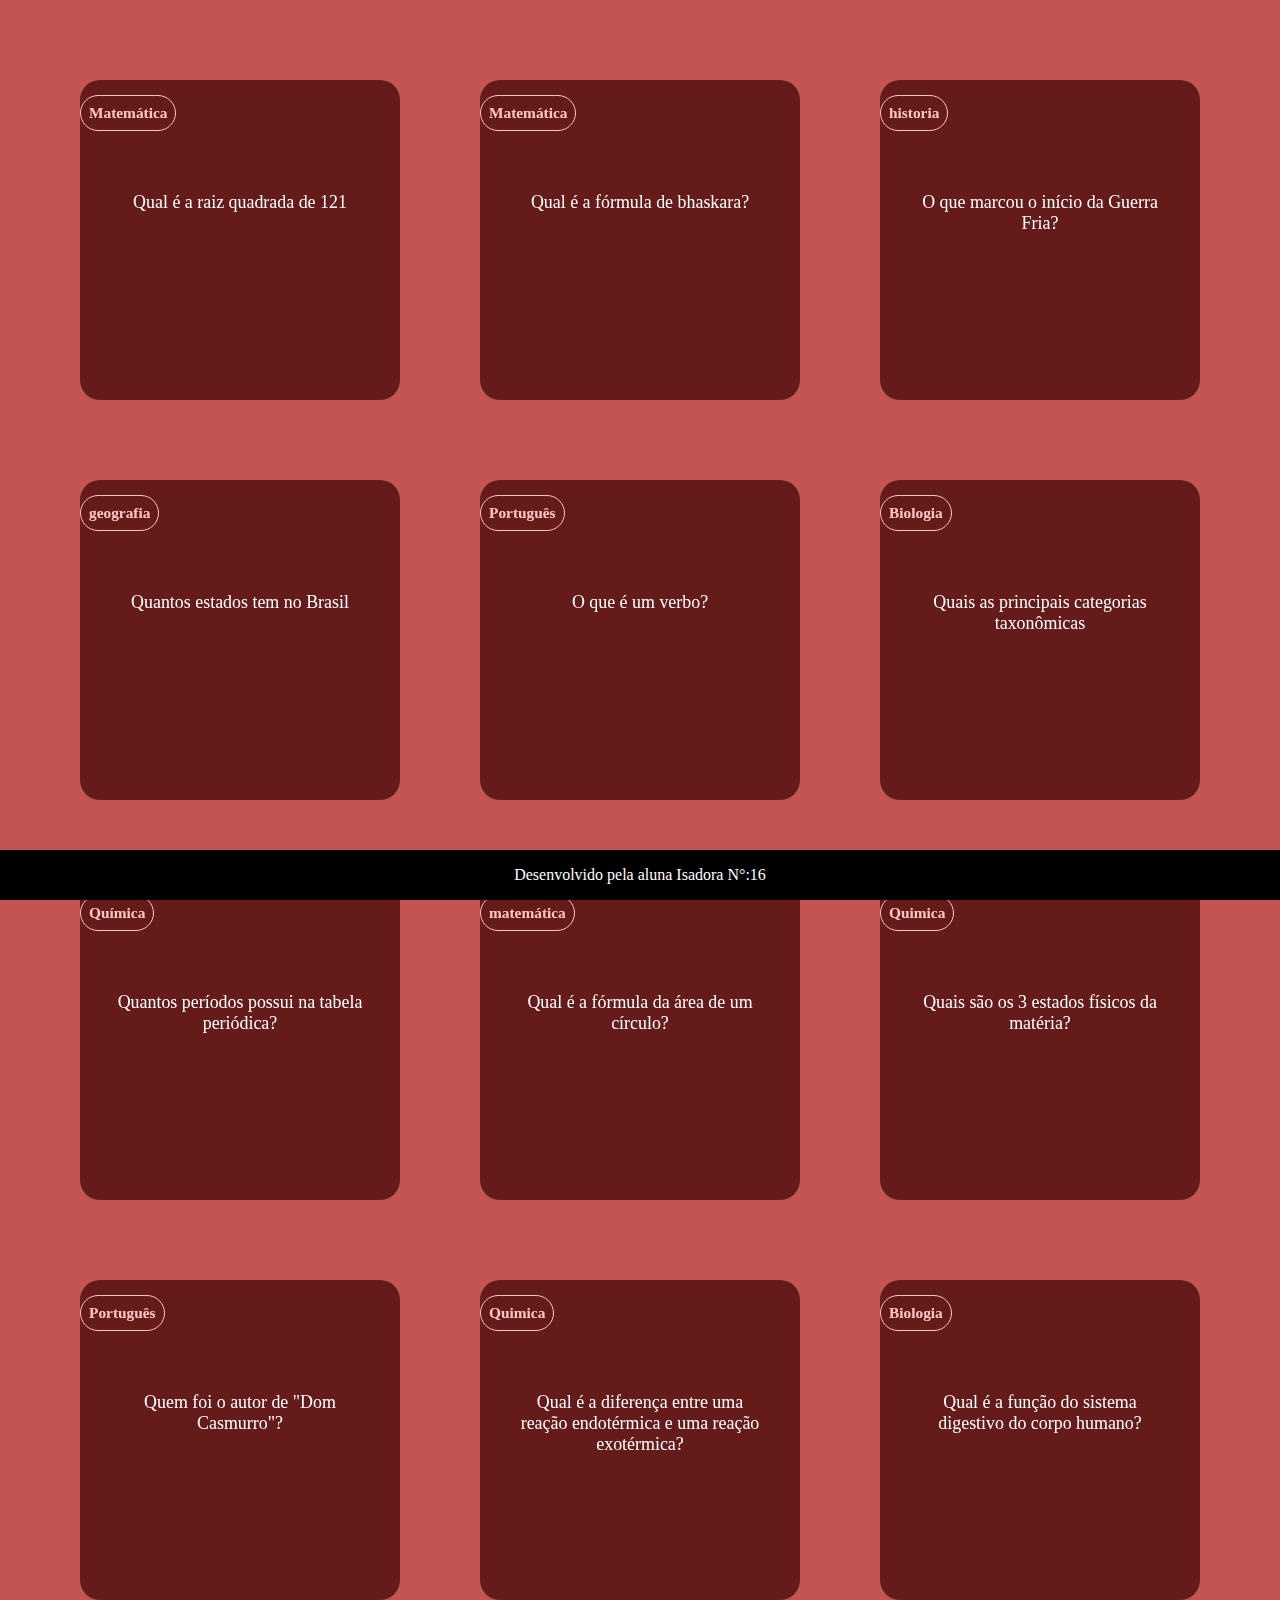
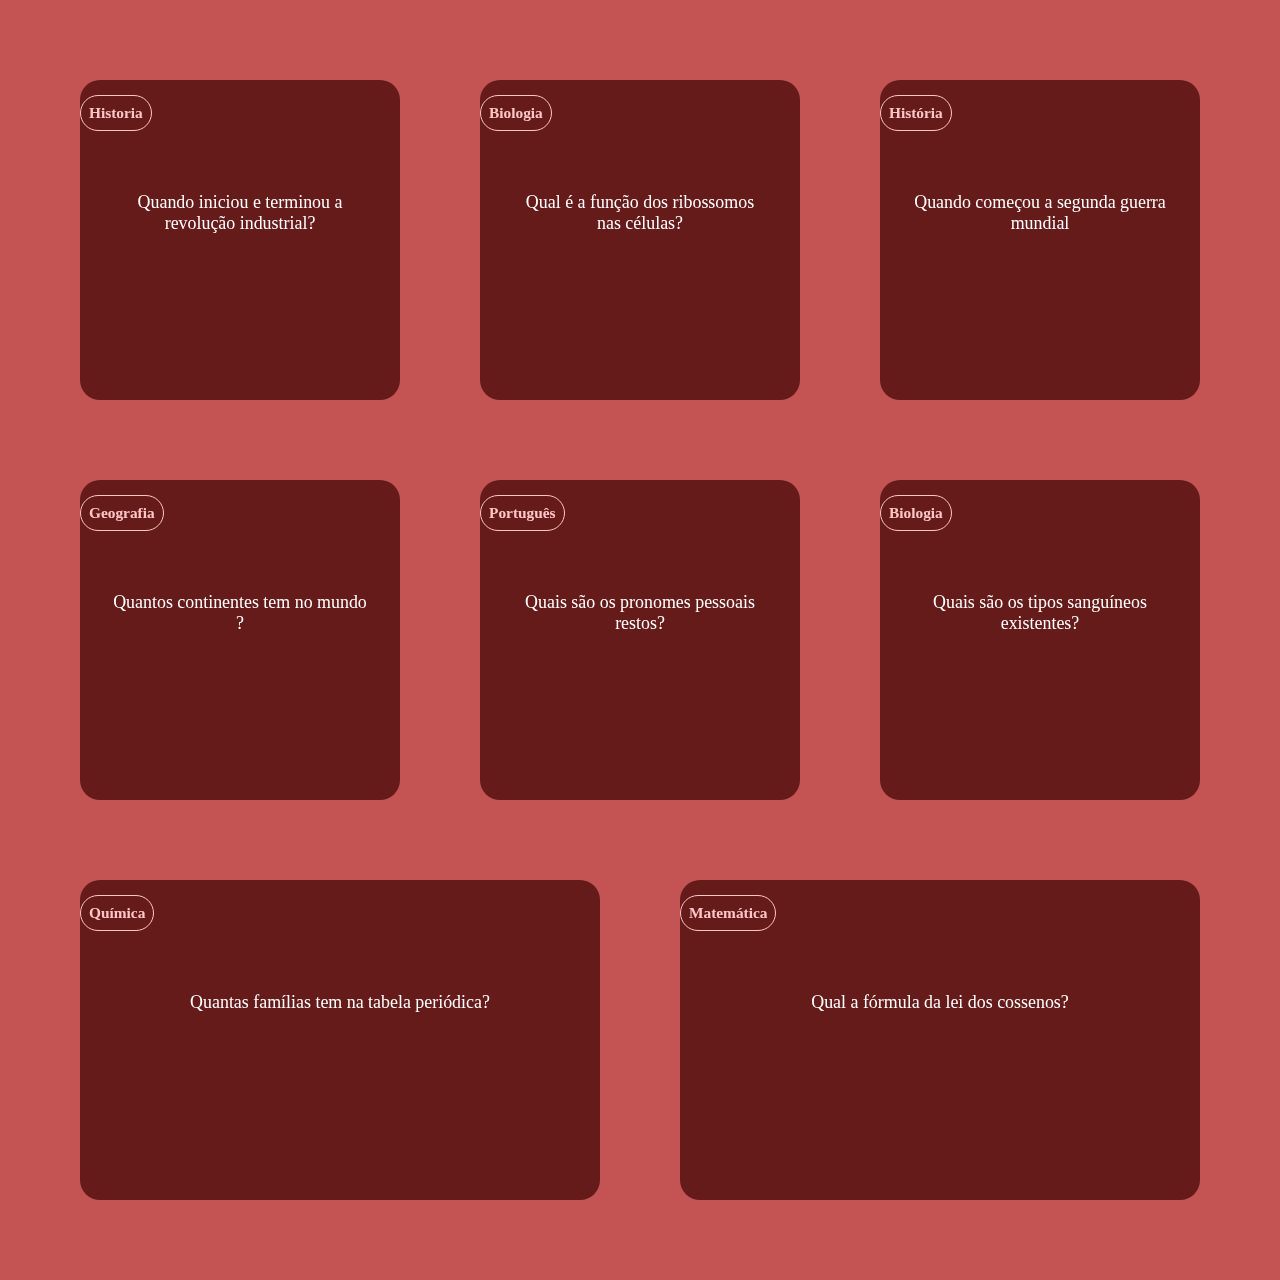
==== pagina2.html @ 9698c804 "grasedrgas" ====
<!DOCTYPE html>
<html lang="en">
<head>
    <meta charset="UTF-8">
    <meta name="viewport" content="width=device-width, initial-scale=1.0">
    <title>07/10, perguntas</title>
    <link rel="stylesheet" href="style.css">
</head>
<body>

    <section id="container">

    </section>
    <footer>
        <p>Desenvolvido pela aluna Isadora N°:16</p>
    </footer> 
    <script src="main.js"></script>
    <script src="perguntas.js"></script>
   
</body>
</html>
---- style.css ----
:root{
    --fundo:#c45454;
    --cor-frente:#661b1b;
    --cor-verso:#944646;
    --destaque:#ffc6c6;
    --preto:#000000;
    --branco:#ffffff;	
}
body{
    background-color: var(--fundo);
    margin: 0%;
}
 header{
    background-color: var(--preto);
    display: flex;
    justify-content: space-around;
    padding: 2rem;
}
header a{
    color: var(--branco);
}
    
footer{
    position: fixed;
    bottom: 0;
    background-color: var(--preto);
    color: var(--branco);
    width: 100%;
    text-align: center;
    margin: 0%;
}

#container{
    padding: 4rem;
    display: flex;
    gap: 3rem;
    flex-wrap: wrap;
}
.cartao{
    flex-grow: 1;
    flex-basis: calc(33% - 6rem);
    height: 20rem;
    margin: 1rem
}
.conteudo-cartao{
    background-color: var(--cor-frente);
    height: 100%;
    color: #ffffff;
    text-align: center;
    border-radius:20px;
    transform-style: preserve-3d;
    transition: transform 300ms ease-in-out;
}
.conteudo-cartao h3{
    border: 1px solid var(--destaque);
    border-radius: 6rem;
    color: var(--destaque);
    padding: 0.5rem;
    position: absolute;
    text-align: left;
    font-size: 1.2vw;
    backface-visibility: hidden;
}
.conteudo-cartao p{
    margin-top: 5rem;
    padding: 2rem;
    font-size: 1.4vw;
    
}
.pergunta-cartao{
    font-weight: 500;
}
.resposta-cartao{
    font-weight: 700;
    color: var(--destaque);
    background-color: var(--cor-verso);
    border: 3px solid var(--destaque);
    transform: rotateY(180deg);
    border-radius: 20px;
}
.cartao.active .conteudo-cartao{
    transform: rotateY(180deg);
}
.pergunta-cartao, .resposta-cartao{
    backface-visibility: hidden;
    position: absolute;
    height: 100%;
    width: 100%;
}
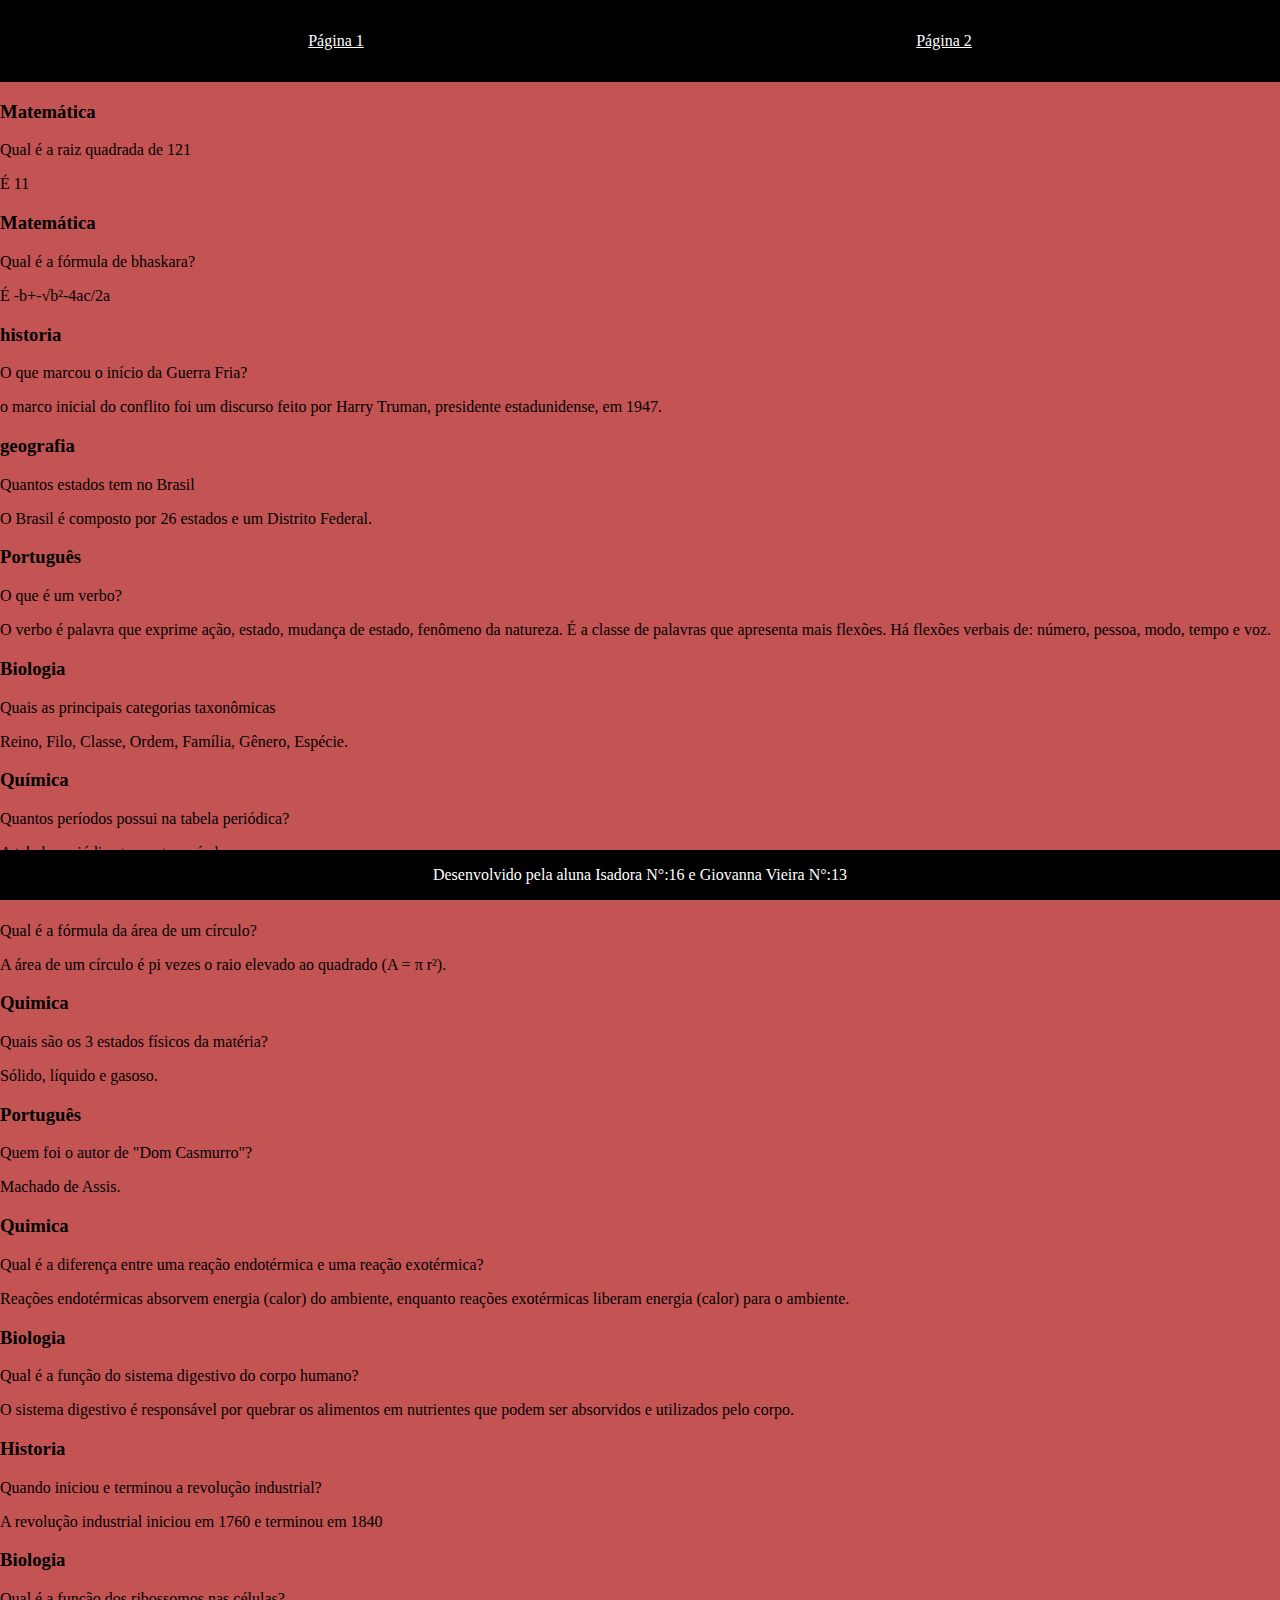
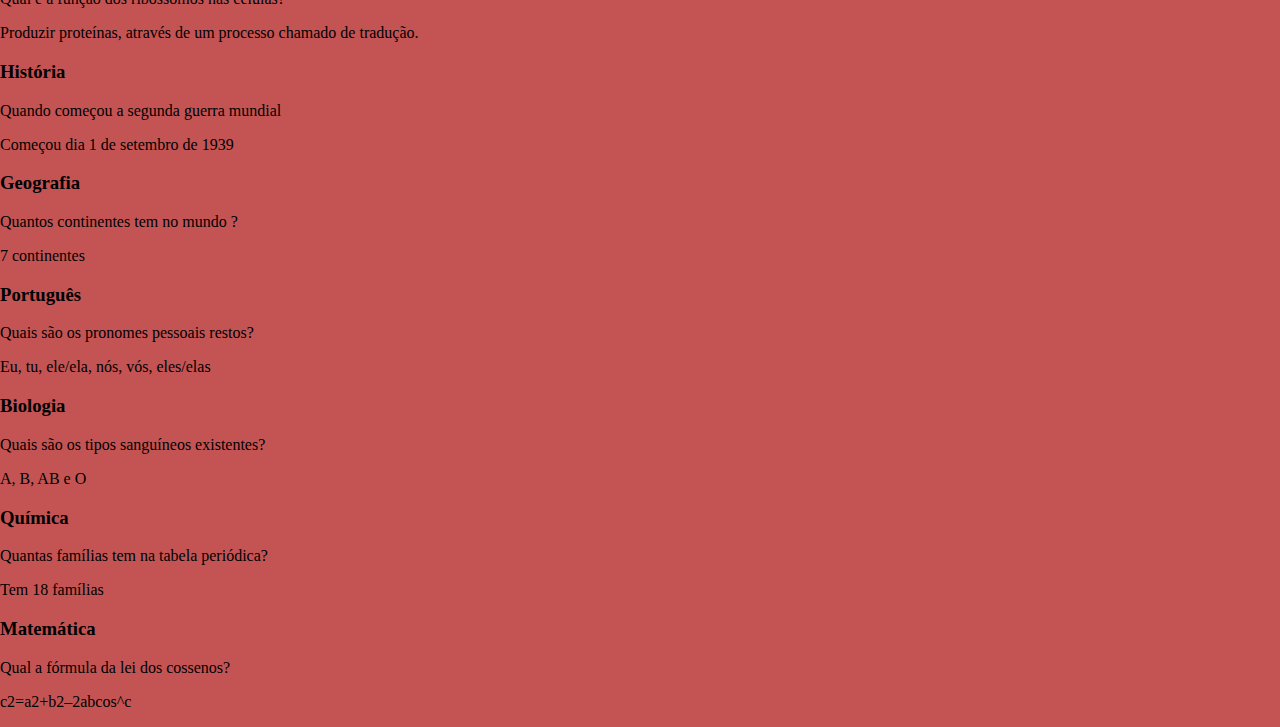
==== commit 2f4abf0d: "dghdhg" ====
--- a/pagina2.html
+++ b/pagina2.html
@@ -4,15 +4,19 @@
     <meta charset="UTF-8">
     <meta name="viewport" content="width=device-width, initial-scale=1.0">
     <title>07/10, perguntas</title>
-    <link rel="stylesheet" href="style.css">
+    <link rel="stylesheet" href="pagina2.css">
 </head>
 <body>
+    <header>
+        <a href="index.html">Página 1</a>
+        <a href="pagina2.html">Página 2</a>
 
+    </header>
     <section id="container">
 
     </section>
     <footer>
-        <p>Desenvolvido pela aluna Isadora N°:16</p>
+        <p>Desenvolvido pela aluna Isadora N°:16 e Giovanna Vieira N°:13</p>
     </footer> 
     <script src="main.js"></script>
     <script src="perguntas.js"></script>
--- a/pagina2.css
+++ b/pagina2.css
@@ -0,0 +1,31 @@
+:root{
+    --fundo:#c45454;
+    --cor-frente:#661b1b;
+    --cor-verso:#944646;
+    --destaque:#ffc6c6;
+    --preto:#000000;
+    --branco:#ffffff;	
+}
+body{
+    background-color: var(--fundo);
+    margin: 0%;
+}
+ header{
+    background-color: var(--preto);
+    display: flex;
+    justify-content: space-around;
+    padding: 2rem;
+}
+header a{
+    color: var(--branco);
+}
+    
+footer{
+    position: fixed;
+    bottom: 0;
+    background-color: var(--preto);
+    color: var(--branco);
+    width: 100%;
+    text-align: center;
+    margin: 0%;
+}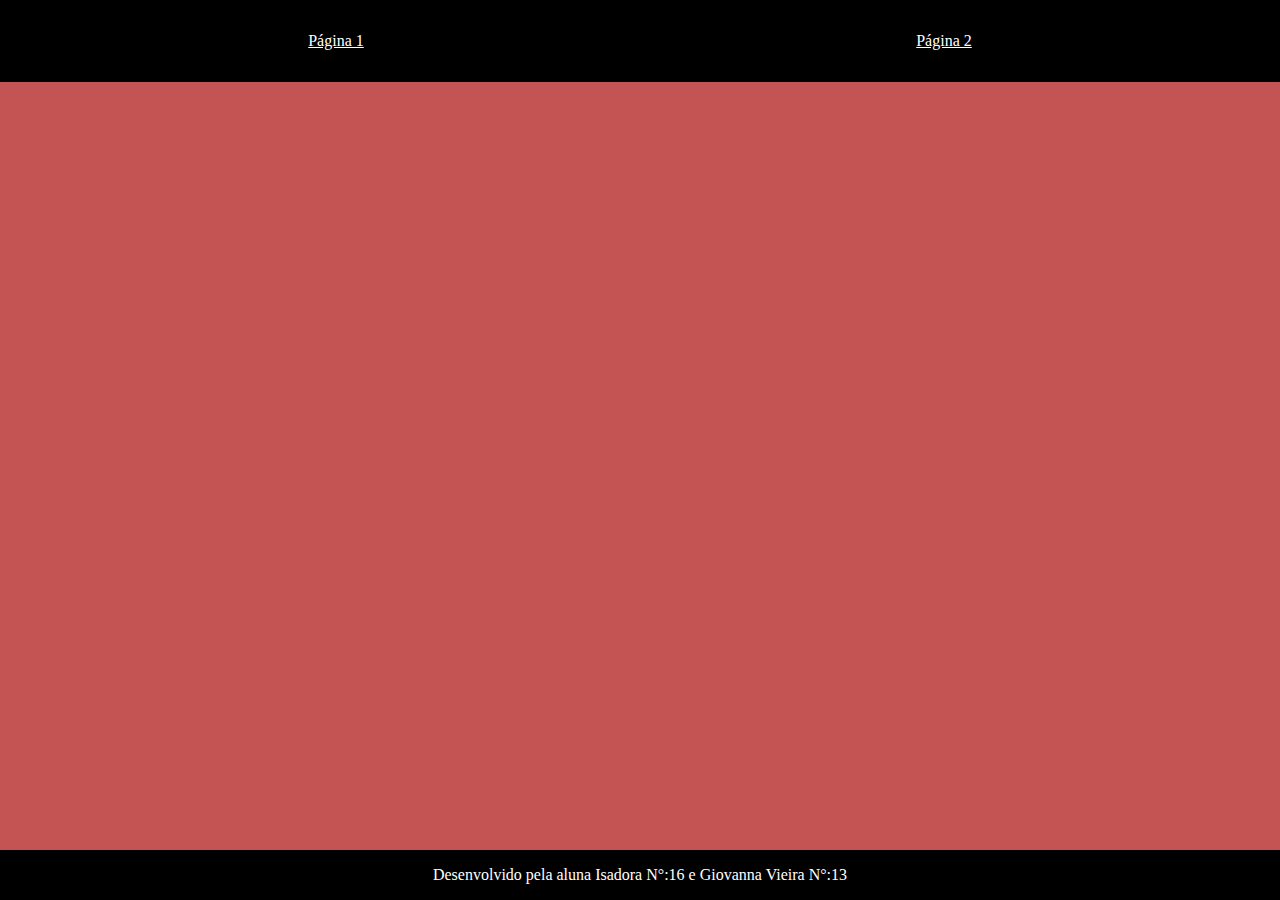
==== commit 9749787c: "hgdfgncfg" ====
--- a/pagina2.html
+++ b/pagina2.html
@@ -18,7 +18,7 @@
     <footer>
         <p>Desenvolvido pela aluna Isadora N°:16 e Giovanna Vieira N°:13</p>
     </footer> 
-    <script src="main.js"></script>
+    <script src="pagina2.js"></script>
     <script src="perguntas.js"></script>
    
 </body>
--- a/pagina2.css
+++ b/pagina2.css
@@ -28,4 +28,18 @@
     width: 100%;
     text-align: center;
     margin: 0%;
-}+}
+#container{
+    display: grid;
+    gap: 3rem;
+    padding: 4rem;
+}
+.cartao{
+    background-color: var(--cor-frente);
+    padding: 48px;
+    color: var(--branco);
+    box-shadow: 6px 5px 10px var(--destaque);
+}
+.cartao:hover{
+    transform: scale(1.03);
+}
